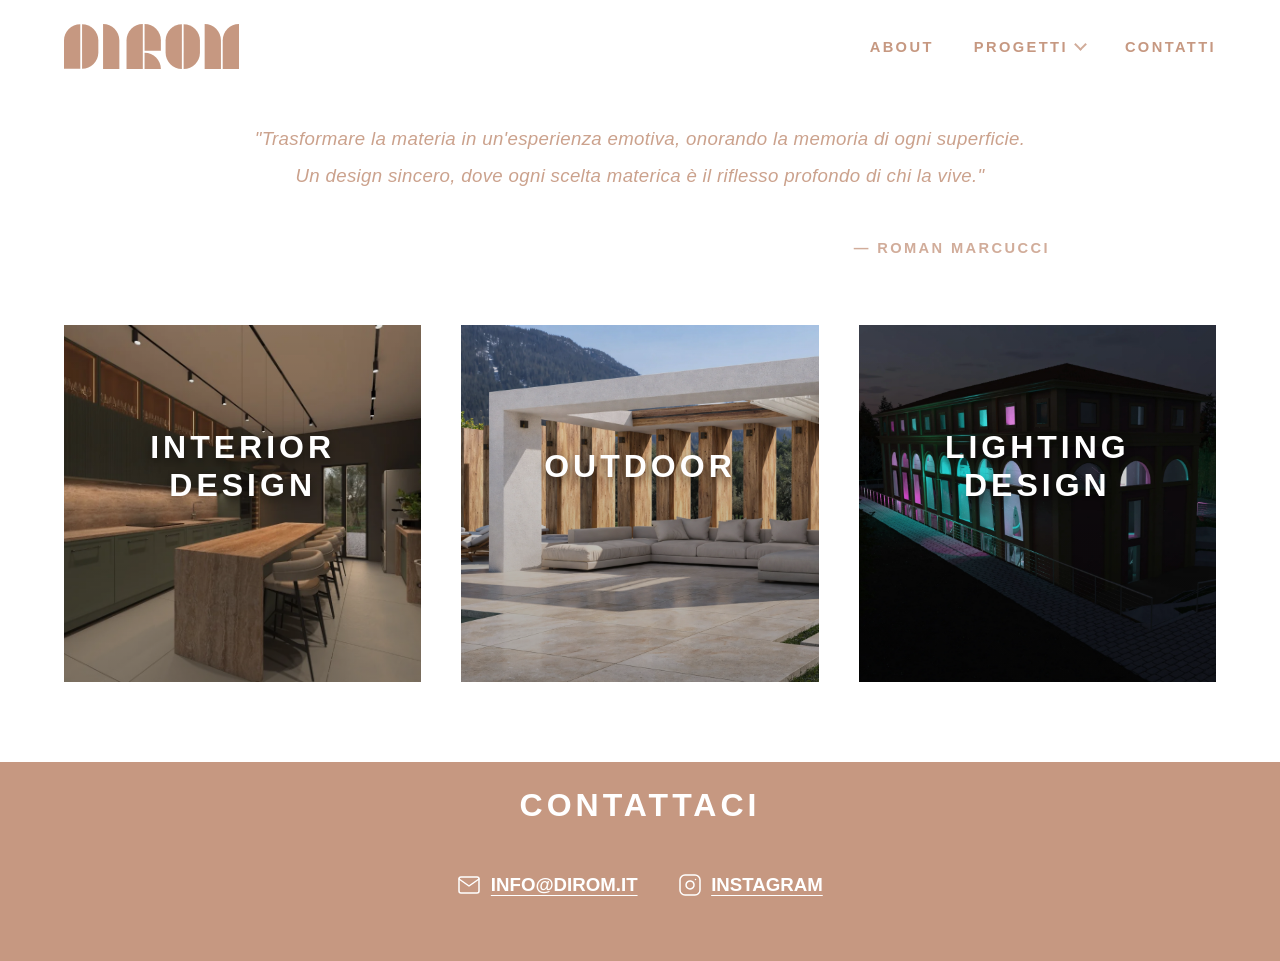
==== index.html @ 3d2b4b67 "WebP image optimization, lazy loading, and mobile typographic responsive fixes" ====
﻿<!DOCTYPE html>
<html lang="it">
<head>
  <meta charset="UTF-8">
  <meta name="viewport" content="width=device-width, initial-scale=1.0">
  <title>DI ROM di Roman Marcucci | Architettura & Design</title>
  <link rel="stylesheet" href="styles.css">
  <style>
    /* Aggressive scrollbar suppression */
    html { -ms-overflow-style: none !important; scrollbar-width: none !important; scrollbar-color: transparent transparent !important; }
    html::-webkit-scrollbar, body::-webkit-scrollbar { display: none !important; width: 0 !important; height: 0 !important; background: transparent !important; }
  </style>
  <!-- SEO Basics -->
  <meta name="description" content="Portfolio ufficiale di Roman Marcucci. Progetti di architettura, interior design d'avanguardia e illuminotecnica. Esplora visionari concetti spaziali firmati DI ROM.">
  <meta name="keywords" content="Roman Marcucci, DI ROM, architetto, interior design, outdoor design, lighting design, portfolio architettura, progettazione d'interni, architettura minimalista">
  <meta name="author" content="Roman Marcucci">
  <meta name="language" content="IT">
  <meta name="robots" content="index, follow">
  
  <!-- Open Graph for Social Media Sharing -->
  <meta property="og:title" content="DI ROM | Roman Marcucci - Architettura & Design">
  <meta property="og:description" content="Portfolio ufficiale di Roman Marcucci. Progetti di architettura, interior design d'avanguardia e illuminotecnica.">
  <meta property="og:type" content="website">
  <meta property="og:url" content="https://www.dirom.it/">
</head>
<body class="theme-default">

    <!-- Banner per lavori (Attualmente disattivato) -->
    <!--
    <div id="maintenance-overlay" class="modal-overlay">
      <div class="maintenance-modal">
        <span id="close-maintenance" class="modal-close">&times;</span>
        <h2 class="modal-title">CANTIERE DIGITALE APERTO</h2>
        <p class="modal-text">Stiamo ultimando i dettagli per l'inaugurazione del nuovo spazio web. Grazie per la pazienza, torneremo online a giorni.</p>
      </div>
    </div>
    -->

    <nav class="navbar" id="navbar">
      <div class="navbar-inner">
        <a href="index.html" class="nav-logo-link"><img loading="lazy" src="assets/logo-C69881.svg" alt="DI ROM Logo"></a>
        <a href="about.html">ABOUT</a>
        <div class="dropdown">
          <button class="dropbtn" id="progetti-menu-btn">PROGETTI</button>
          <div class="dropdown-content">
            <a href="progetti.html" class="all-projects-link">TUTTI I PROGETTI</a>
            <a href="interior-design.html">INTERIOR DESIGN</a>
            <a href="outdoor.html">OUTDOOR</a>
            <a href="lighting.html">LIGHTING DESIGN</a>
          </div>
        </div>
        <a href="contatti.html">CONTATTI</a>
      </div>
    </nav>

  <main>
    <!-- Sezione Citazione - Spostata in alto sotto l'header -->
    <section class="home-quote reveal">
      <p class="quote-text">"Trasformare la materia in un'esperienza emotiva, onorando la memoria di ogni superficie.<br>Un design sincero, dove ogni scelta materica è il riflesso profondo di chi la vive."</p>
      <p class="quote-author">— Roman Marcucci</p>
    </section>

    <section class="categories">
      <a href="interior-design.html" class="category-card reveal">
        <img loading="lazy" src="assets/real_interior.webp" alt="Interior Design">
        <div class="card-content">
          <h3>Interior Design</h3>
          <p>Progettare l'intimità: dove lo spazio diventa emozione quotidiana</p>
        </div>
      </a>
      
      <a href="outdoor.html" class="category-card reveal">
        <img loading="lazy" src="assets/real_outdoor.webp" alt="Outdoor">
        <div class="card-content">
          <h3>Outdoor</h3>
          <p>Oltre le mura: il dialogo continuo tra architettura e natura</p>
        </div>
      </a>
      
      <a href="lighting.html" class="category-card reveal">
        <img loading="lazy" src="assets/real_lighting.webp" alt="Lighting" style="object-position: 30% center;">
        <div class="card-content">
          <h3>Lighting Design</h3>
          <p>Scrivere con la luce: dare forma all'ombra e vita ai volumi</p>
        </div>
      </a>
    </section>
  </main>

  <footer class="contact-banner">
    <h2>CONTATTACI</h2>
    <div class="contact-info">
      <div style="display: flex; gap: 2.5rem; justify-content: center; align-items: center; flex-wrap: wrap; margin-top: 1rem; font-family: 'Lato', sans-serif; text-transform: uppercase;">
        <a href="#" onclick="apriPosta(event);" title="Invia Mail" style="display: inline-flex; align-items: center; gap: 0.6rem; color: inherit; text-decoration: underline; text-underline-offset: 4px; transition: opacity 0.3s; font-size: inherit; font-weight: inherit;" onmouseover="this.style.opacity='0.7'" onmouseout="this.style.opacity='1'">
          <svg width="24" height="24" viewBox="0 0 24 24" fill="none" stroke="currentColor" stroke-width="1.5" stroke-linecap="round" stroke-linejoin="round">
            <path d="M4 4h16c1.1 0 2 .9 2 2v12c0 1.1-.9 2-2 2H4c-1.1 0-2-.9-2-2V6c0-1.1.9-2 2-2z"></path>
            <polyline points="22,6 12,13 2,6"></polyline>
          </svg>
          <span style="font-size: 14pt;">INFO@DIROM.IT</span>
        </a>
        <a href="https://www.instagram.com/di_rom_design/" target="_blank" rel="noopener noreferrer" title="Visita Instagram" style="display: inline-flex; align-items: center; gap: 0.6rem; color: inherit; text-decoration: underline; text-underline-offset: 4px; transition: opacity 0.3s; font-size: inherit; font-weight: inherit;" onmouseover="this.style.opacity='0.7'" onmouseout="this.style.opacity='1'">
           <svg width="24" height="24" viewBox="0 0 24 24" fill="none" stroke="currentColor" stroke-width="1.5" stroke-linecap="round" stroke-linejoin="round">
             <rect x="2" y="2" width="20" height="20" rx="5" ry="5"></rect>
             <path d="M16 11.37A4 4 0 1 1 12.63 8 4 4 0 0 1 16 11.37z"></path>
             <line x1="17.5" y1="6.5" x2="17.51" y2="6.5"></line>
           </svg>
           <span style="font-size: 14pt;">INSTAGRAM</span>
        </a>
      </div>
    </div>
  </footer>

  <script src="script.js"></script>
</body>
</html>
<!-- Live Sync Verified: Ready for Netlify Deployment -->
---- styles.css ----
﻿:root {
  --site-padding: 2rem;
  --site-max-width: 1800px;
  /* Margini fluidi ridotti per evitare l'effetto "colonne vuote" */
  --site-horizontal-padding: 2.5rem;
}

* {
  margin: 0;
  padding: 0;
  box-sizing: border-box;
  /* Ottimizzazione globale per animazioni e GIF */
  backface-visibility: hidden;
  -webkit-backface-visibility: hidden;
}

img, 
.project-hero, 
.category-card {
  /* Assicura che le GIF e le immagini siano nitide e non sfarfallino */
  image-rendering: -webkit-optimize-contrast;
  image-rendering: auto;
}

html {
  scroll-behavior: smooth;
  /* Hide scrollbar for IE, Edge and Firefox */
  -ms-overflow-style: none; /* IE and Edge */
  scrollbar-width: none; /* Firefox */
}

/* Hide scrollbar for Chrome, Safari and Opera */
html::-webkit-scrollbar {
  display: none;
}

body {
  font-family: 'Lato', sans-serif;
  font-weight: 700;
  font-size: 14pt;
  transition: opacity 0.8s ease;
  opacity: 0;
  overflow-x: hidden;
  background-color: #ffffff;
}

body.loaded {
  opacity: 1;
}

/* Project Details Layout - Fluid Full Width */
.project-cover {
  width: 100%;
  margin: 100px auto 2rem auto; /* Aggiunto 100px per clear navbar */
  height: 70vh;
  object-fit: cover;
  display: block;
  border-radius: 0;
}



.project-description,
.gallery {
  background-color: #ffffff !important;
  color: #333333 !important;
  padding: 4rem var(--site-horizontal-padding);
  margin: 0 auto;
}

/* Ensure all text inside white sections is dark and readable */
.project-description p,
.project-description ul,
.project-description li,
.project-description h2,
.gallery h2 {
  color: #333333 !important;
}

.gallery {
  padding-top: 0;
  /* Align gallery closer to description */
}

.project-description a {
  color: inherit;
  text-decoration: underline;
  text-underline-offset: 4px;
}

h1,
h2,
h3,
h4,
h5,
h6 {
  font-size: 24pt;
  text-transform: uppercase;
  font-weight: 700;
  margin-bottom: 1rem;
  letter-spacing: 0.25rem; /* Aumentata per un look piÃ¹ "editoriale" */
  line-height: 1.2;
}

.project-description {
  max-width: 800px;
  margin: 0 auto 4rem;
  text-align: justify;
}

.project-description p,
.project-description ul,
.project-description li {
  font-size: 14pt;
  font-weight: 400;
  line-height: 1.8;
}

p {
  font-size: 14pt;
  font-weight: 400;
  font-family: 'Lato', sans-serif;
  text-transform: none;
  line-height: 1.8; /* Aumentata per leggibilitÃ  professionale */
  letter-spacing: 0.02rem;
}

a {
  color: inherit;
  text-decoration: none;
}

/* Theme 1: Default (Home, About, Contatti, Interior) */
body.theme-default {
  background-color: #ffffff; /* Sfondo bianco per pulizia margini 5% */
  color: #C69881;
}

.theme-default .contact-banner {
  background-color: #C69881;
  color: #ffffff;
}

.theme-default .contact-banner * {
  color: #ffffff;
}


/* Theme 2: Outdoor */
body.theme-outdoor {
  background-color: #ffffff;
  color: #89846E;
}

.theme-outdoor .contact-banner {
  background-color: #89846E;
  color: #ffffff;
}

.theme-outdoor .contact-banner * {
  color: #ffffff;
}


/* Theme 3: Lighting */
body.theme-lighting {
  background-color: #ffffff;
  color: #A7D1CD;
}

.theme-lighting .contact-banner {
  background-color: #A7D1CD;
  color: #ffffff;
}

.theme-lighting .contact-banner * {
  color: #ffffff;
}


/* --- Navbar Consolidated & Dropdown --- */
.progetto-card {
  position: relative;
  overflow: hidden;
  display: block;
  aspect-ratio: 1 / 1;
  background-color: #f7f7f7;
  transition: all 0.3s cubic-bezier(0.4, 0, 0.2, 1); /* Reso piÃ¹ scattante */
}
.navbar {
  position: fixed;
  top: 0;
  left: 0;
  width: 100%;
  padding: 1.5rem 0;
  background: transparent;
  transition: all 0.4s cubic-bezier(0.4, 0, 0.2, 1);
  z-index: 1000;
  display: flex !important;
  justify-content: center;
}

.navbar-inner {
  width: 100%;
  max-width: none; /* Rimosso limite 1400px per simmetria su schermo intero */
  display: flex;
  justify-content: flex-start;
  align-items: center;
  gap: 2.5rem;
  padding: 0 5%; /* 5% fisso per eleganza e simmetria */
}


.navbar.scrolled {
  background-color: rgba(255, 255, 255, 0.7) !important; /* Semi-trasparente per glassmorphism */
  backdrop-filter: blur(20px);
  -webkit-backdrop-filter: blur(20px);
  box-shadow: 0 10px 40px rgba(0, 0, 0, 0.05);
  border-bottom: 2px solid rgba(0, 0, 0, 0.02);
}



.navbar.scrolled .navbar-inner {
  padding: 0.8rem 5% !important;
}



.navbar a, .dropbtn {
  text-decoration: none;
  color: inherit !important;
  font-weight: 700;
  font-size: 11pt;
  letter-spacing: 0.15rem;
  text-transform: uppercase;
  position: relative;
  transition: all 0.3s ease;
  cursor: pointer;
  background: none;
  border: none;
  font-family: inherit;
}

.nav-logo-link {
  margin-right: auto; /* Ripristinato per spingere il menÃ¹ tutto a destra */
}

.navbar a img {
  height: 45px; /* Leggermente piÃ¹ grande come da screen */
  display: block;
  transition: transform 0.3s ease;
}

.navbar a:hover img {
  transform: scale(1.1);
}

.navbar a:not(.nav-logo-link):not(.dropbtn)::after {
  content: '';
  position: absolute;
  bottom: -5px;
  left: 50%;
  width: 0;
  height: 2px;
  background: currentColor;
  transition: all 0.3s ease;
  transform: translateX(-50%);
}

.navbar a:hover::after,
.navbar a.active::after {
  width: 100%;
}

/* Dropdown Container */
.dropdown {
  position: relative;
  display: inline-block;
}

/* Dropdown Button (PROGETTI) */
.dropbtn {
  display: flex !important;
  align-items: center;
  gap: 0.5rem;
  overflow: visible !important; /* Impedisce il taglio della chevron */
}


.dropbtn::after {
  content: '' !important;
  display: inline-block !important;
  width: 7px !important; /* Leggermente piÃ¹ grande per stabilitÃ  */
  height: 7px !important;
  border-top: none !important; /* Reset assoluto */
  border-left: none !important;
  border-right: 2.5px solid currentColor !important; /* PiÃ¹ spesso (Grassetto) */
  border-bottom: 2.5px solid currentColor !important;
  transform: translateY(-2px) rotate(45deg) !important;
  transition: transform 0.4s cubic-bezier(0.19, 1, 0.22, 1) !important;
  opacity: 0.8 !important;
  pointer-events: none;
}

.dropdown:hover .dropbtn::after,
.dropdown.active .dropbtn::after {
  transform: translateY(1px) rotate(-135deg) !important;
  opacity: 1 !important;
}



/* Dropdown Menu Content - Refactored for Smooth Transition */
.dropdown-content {
  position: absolute;
  top: 100%;
  left: -1.5rem; /* Spostato a sinistra per simmetria con il padding interno */
  transform: translateY(-15px);


  background: rgba(255, 255, 255, 1); /* Fallback bianco solido */
  backdrop-filter: blur(20px);
  -webkit-backdrop-filter: blur(20px);
  min-width: 240px;
  box-shadow: 0 20px 50px rgba(0,0,0,0.1);
  padding: 1.2rem 0;
  border-radius: 4px;
  margin-top: 1.5rem;
  z-index: 1001;
  border: 1px solid rgba(0, 0, 0, 0.03);
  
  /* Animazione Elegante */
  opacity: 0;
  visibility: hidden;
  transition: all 0.5s cubic-bezier(0.23, 1, 0.32, 1);
  pointer-events: none;
}

/* Theme-Specific Dropdown Colors */
.theme-default .dropdown-content { background-color: #C69881 !important; border: none; }
.theme-outdoor .dropdown-content { background-color: #89846E !important; border: none; }
.theme-lighting .dropdown-content { background-color: #A7D1CD !important; border: none; }

/* White text for themed dropdown links */
.theme-default .dropdown-content a,
.theme-outdoor .dropdown-content a,
.theme-lighting .dropdown-content a {
  color: #ffffff !important;
}

.theme-default .dropdown-content a:hover,
.theme-outdoor .dropdown-content a:hover,
.theme-lighting .dropdown-content a:hover {
  background: rgba(255, 255, 255, 0.1) !important;
}


/* Area invisibile per mantenere hover */
.dropdown-content::before {
  content: '';
  position: absolute;
  top: -30px;
  left: 0;
  width: 100%;
  height: 30px;
}

.dropdown:hover .dropdown-content,
.dropdown.active .dropdown-content {
  opacity: 1;
  visibility: visible;
  transform: translateY(0); /* Rimosso centramento -50% */
  pointer-events: auto;
}


.dropdown-content a {
  padding: 0.8rem 1.5rem !important; /* Allinea la 'P' e dÃ  lo stesso spazio a destra e sinistra */
  display: block;
}


.dropdown-content a:hover {
  background: rgba(0,0,0,0.03);
}

.dropdown-content a::after {
  display: none !important;
}

/* Rimosse vecchie animazioni non piÃ¹ necessarie */

/* --- Mobile Specifics for Dropdown --- */
@media (max-width: 900px) {
  .navbar-inner {
    padding: 0 5% !important;
    justify-content: space-between !important;
    gap: 0 !important;
  }
  
  .nav-logo-link {
    margin-right: 0 !important;
  }
  
  .navbar p, .navbar a, .dropbtn {
    font-size: 8.5pt !important;
    letter-spacing: 0.02rem !important;
  }

  .navbar a img {
    height: 22px !important;
  }

  /* Ulteriore ottimizzazione per smartphone molto piccoli (sotto 480px) */
  @media (max-width: 480px) {
    .navbar-inner {
      padding: 0 4% !important;
    }
    .navbar p, .navbar a, .dropbtn {
      font-size: 8pt !important;
      letter-spacing: 0 !important;
    }
    .navbar a img {
      height: 20px !important;
    }
  }

  .dropdown-content {
    position: fixed;
    top: 70px;
    left: 5%;
    right: 5%;
    width: 90%;
    transform: none;
    margin-top: 0;
  }
  
  @keyframes fadeInDown {
    from { opacity: 0; transform: translateY(-10px); }
    to { opacity: 1; transform: translateY(0); }
  }
}

/* Navbar styles moved to end for priority */

/* Cinematic Project Hero Header */
.project-hero {
  position: relative;
  width: 100%;
  height: 80vh;
  margin-top: 100px; /* Spazio per navbar */
  display: flex !important;

  flex-direction: column;
  justify-content: center;
  align-items: center;
  text-align: center;
  color: #ffffff !important;
  overflow: hidden;
  background-size: cover;
  background-position: center;
  background-attachment: fixed; /* Parallax Effect */
  background-color: #f0f0f0; /* Fallback durante il caricamento di GIF pesanti */
}

.project-hero::before {
  content: "";
  position: absolute;
  top: 0;
  left: 0;
  width: 100%;
  height: 100%;
  background: linear-gradient(to bottom, rgba(0,0,0,0.5), rgba(0,0,0,0.2) 50%, rgba(0,0,0,0.5));
  z-index: 1;
}

.project-hero > * {
  position: relative;
  z-index: 2;
  text-shadow: 0 4px 15px rgba(0,0,0,0.5);
}

.project-hero h1 {
  color: #ffffff !important;
  font-size: 5rem;
  letter-spacing: 0.5rem;
  margin-bottom: 0.5rem;
}

.project-hero p {
  color: #ffffff !important;
  font-size: 1.5rem;
  text-transform: uppercase;
  letter-spacing: 0.2rem;
  opacity: 1 !important; /* Forza opacitÃ  piena per bianco puro */
}

/* Fix per overflow del titolo sui cellulari */
@media (max-width: 900px) {
  .project-hero {
    height: 45vh;
    min-height: 300px;
    margin-top: 80px; /* Riduciamo proporzionalmente anche lo stacco superiore */
  }
  .project-hero h1 {
    font-size: clamp(1.2rem, 7vw, 2.5rem); /* Scala in base alla larghezza dello schermo del cellulare */
    letter-spacing: 0.05rem; /* Ridotta la spaziatura per far entrare parole lunghissime */
    padding: 0 1rem;
    line-height: 1.2;
    overflow-wrap: break-word;
    word-break: break-word;
    max-width: 100%;
  }
  .project-hero p {
    font-size: 0.95rem;
    letter-spacing: 0.1rem;
    padding: 0 1rem;
    line-height: 1.5;
  }
}

main {
  min-height: calc(100vh - 140px);
}

.page-content {
  padding: 7rem var(--site-horizontal-padding) 4rem;
}

.categories {
  display: flex;
  width: 100%;
  padding: 0 5% 5rem 5%; /* Allineato all'header (5%) */
  gap: 2.5rem; /* Aria tra le immagini */
  margin-top: 2rem;
  box-sizing: border-box;
  margin-left: auto;
  margin-right: auto;
}

@media (max-width: 900px) {
  .categories {
    flex-direction: column;
    padding: 2rem 5% 6rem 5%;
    gap: 3rem;
  }
}




.category-card {
  position: relative;
  flex: 1;
  aspect-ratio: 1 / 1; /* Forza il quadrato */
  overflow: hidden;
  text-decoration: none;
  color: #ffffff !important;
  transition: all 0.6s cubic-bezier(0.23, 1, 0.32, 1);
  border-radius: 0; /* Rimosso per full-bleed continuo */
}





@media (max-width: 900px) {
  .category-card {
    height: 60vh;
    width: 100%;
    flex: none;
  }
}

.progetto-card {
  position: relative;
  display: block;
  width: 100%;
  aspect-ratio: 1 / 1.3; /* Rapporto verticale tipico per portfolio eleganti */
  overflow: hidden;
  text-decoration: none;
  color: #ffffff !important;
  text-align: center;
  transition: transform 0.4s ease;
  background-color: #ffffff;
  border-radius: 4px;
}

@media (max-width: 600px) {
  .progetto-card {
    aspect-ratio: 1 / 1; /* Quadrato su mobile */
  }
}


.category-card img {
  position: absolute;
  top: 0;
  left: 0;
  width: 100% !important;
  height: 100% !important;
  object-fit: cover !important;
  transition: transform 0.8s cubic-bezier(0.23, 1, 0.32, 1);
  display: block;
  z-index: 0;
}


.progetto-card img {
  position: absolute;
  top: 0;
  left: 0;
  width: 100% !important;
  height: 100% !important;
  object-fit: cover !important;
  transition: transform 0.6s ease;
  display: block;
  z-index: 0;
}



.category-card::after,
.progetto-card::after {
  content: "";
  position: absolute;
  top: 0;
  left: 0;
  width: 100%;
  height: 100%;
  background: linear-gradient(to bottom, rgba(0,0,0,0.1), rgba(0,0,0,0.5));
  opacity: 0.7;
  transition: opacity 0.4s ease;
  z-index: 1;
}

.category-card .card-content,
.progetto-card .card-content {
  position: absolute;
  top: 50%;
  left: 50%;
  transform: translate(-50%, -50%);
  width: 90%;
  z-index: 2;
  text-shadow: 0 4px 10px rgba(0,0,0,0.5);
  text-align: center;
}



.category-card h3,
.progetto-card h3 {
  color: #ffffff !important;
  font-size: 2rem;
  margin-bottom: 0.5rem;
  transition: transform 0.4s ease;
  text-decoration: none !important;
}

.category-card p,
.progetto-card p {
  color: #ffffff !important;
  font-size: 14pt;
  opacity: 0;
  transform: translateY(15px);
  transition: opacity 0.6s cubic-bezier(0.23, 1, 0.32, 1), transform 0.6s cubic-bezier(0.23, 1, 0.32, 1);
  font-weight: 400;
  margin-top: 0.2rem; /* Ridotto per far spazio al tag */
  text-decoration: none !important;
}

/* Project Category Tags (Inside Cards) */
.project-category-tag {
  display: inline-block;
  font-size: 8pt;
  letter-spacing: 0.12rem;
  text-transform: uppercase;
  font-weight: 700;
  margin-bottom: 0.8rem;
  padding: 0.4rem 0.8rem;
  color: #ffffff !important;
  opacity: 1; /* Sempre visibile per intuitivitÃ  */
  transform: translateY(0);
  transition: all 0.5s cubic-bezier(0.23, 1, 0.32, 1);
}

/* Nascondi i tag se un filtro specifico Ã¨ attivo */
.progetti-grid.filters-active .project-category-tag {
  display: none !important;
}

/* Background colors for the 'Striscia' tags */
.tag-interior { background-color: #C69881 !important; }
.tag-outdoor { background-color: #89846E !important; }
.tag-lighting { background-color: #A7D1CD !important; }




.category-card:hover img,
.progetto-card:hover img {
  transform: scale(1.05);
  filter: brightness(0.85);
}

.category-card:hover p,
.progetto-card:hover p {
  opacity: 1;
  transform: translateY(0);
}



/* Contact Banner */
.contact-banner {
  padding: 1.5rem 5% 4rem 5%;
  text-align: center;
}

.contact-info {
  margin-top: 2rem;
  display: flex;
  flex-direction: column;
  gap: 1rem;
  font-size: 14pt;
}

/* Hero Slideshow for Categories (Refactored for Overlays) */
.hero-slideshow {
  position: relative;
  width: 100%;
  margin-top: 100px; /* Spazio per navbar */
  height: 75vh;
  overflow: hidden;
  background-color: #000; /* Per l'effetto nero tra le immagini */
}



.hero-slideshow::before {
  content: "";
  position: absolute;
  top: 0;
  left: 0;
  width: 100%;
  height: 100%;
  background: linear-gradient(to bottom, rgba(0,0,0,0.5), rgba(0,0,0,0.2) 50%, rgba(0,0,0,0.5));
  z-index: 5;
}

.hero-slideshow img, .hero-slideshow video {
  position: absolute;
  top: 0;
  left: 0;
  width: 100%;
  height: 100%;
  object-fit: cover;
  opacity: 0;
  transition: opacity 0s ease-in-out, transform 4s ease-out; /* Rimossa dissolvenza per "taglio netto" su richiesta */
  transform: scale(1.05);
  z-index: 1;
}

.hero-slideshow img.active, .hero-slideshow video.active {
  opacity: 1;
  transform: scale(1);
  z-index: 2;
}

.hero-slideshow .hero-content {
  position: absolute;
  top: 50%;
  left: 50%;
  transform: translate(-50%, -50%);
  width: 90%;
  max-width: 1000px;
  text-align: center;
  color: #ffffff !important;
  z-index: 10;
  text-shadow: 0 4px 15px rgba(0,0,0,0.6);
}

.hero-slideshow .hero-content h1,
.hero-slideshow .hero-content h2 {
  color: #ffffff !important;
  font-size: 3.5rem;
  letter-spacing: 0.4rem;
  margin-bottom: 1.5rem;
  text-transform: uppercase;
}

.hero-slideshow .hero-content p {
  color: #ffffff !important;
  font-size: 1.2rem;
  line-height: 1.6;
  max-width: 800px;
  margin: 0 auto;
  opacity: 1 !important;
  text-transform: none;
  font-weight: 400;
}

  @media (max-width: 900px) {
    .hero-slideshow { height: 45vh; min-height: 300px; }
    .hero-slideshow .hero-content {
      width: 92%;
    }
    .hero-slideshow .hero-content h1,
    .hero-slideshow .hero-content h2 { 
      font-size: clamp(1.2rem, 7vw, 2.5rem); 
      letter-spacing: 0.05rem; 
      margin-bottom: 1rem; 
      overflow-wrap: break-word; 
      word-break: break-word;
      max-width: 100%;
    }
    .hero-slideshow .hero-content p { 
      font-size: 0.95rem; 
      letter-spacing: 0.1rem;
    }
  }

/* Progetti Grid & Filtering */
.filter-nav {
  display: flex;
  justify-content: center;
  gap: 3rem;
  margin-bottom: 4rem;
  flex-wrap: wrap;
}

.filter-btn {
  background: none;
  border: none;
  font-family: 'Lato', sans-serif;
  font-size: 11pt;
  font-weight: 700;
  letter-spacing: 0.15rem;
  text-transform: uppercase;
  color: #333333;
  cursor: pointer;
  position: relative;
  padding: 0.5rem 0;
  transition: opacity 0.3s ease;
  opacity: 0.5;
}

.filter-btn:hover {
  opacity: 1;
}

.filter-btn.active {
  opacity: 1;
}

.filter-btn::after {
  content: '';
  position: absolute;
  bottom: 0;
  left: 50%;
  width: 0;
  height: 2px;
  background: currentColor;
  transition: all 0.3s ease;
  transform: translateX(-50%);
}

.filter-btn.active::after {
  width: 100%;
}

.progetti-grid {
  display: grid;
  grid-template-columns: repeat(3, 1fr); /* Forzato a 3 colonne per riga */
  gap: 3rem;
  transition: opacity 0.3s ease; /* Transizione piÃ¹ rapida */
}


@media (max-width: 1200px) {
  .progetti-grid {
    grid-template-columns: repeat(2, 1fr); /* 2 colonne su schermi medi */
  }
}

@media (max-width: 768px) {
  .progetti-grid {
    grid-template-columns: 1fr; /* 1 colonna su mobile */
    gap: 2rem;
  }
}


/* Filtering Animations */
.progetto-card.filtered-out {
  display: none;
}


@media (max-width: 768px) {
  .progetti-grid {
    grid-template-columns: 1fr !important;
  }
}

/* Homepage Quote Section - High impact at top */
.home-quote {
  max-width: 900px;
  margin: 120px auto 4rem; /* Sotto navbar con ampio margine inferiore */
  padding: 0 var(--site-horizontal-padding);
  text-align: center;
}


.quote-text {
  font-size: 14pt !important;
  font-style: italic;
  line-height: 2;
  margin-bottom: 2.5rem;
  color: inherit;
  opacity: 0.9;
}

.quote-author {
  text-align: right;
  font-size: 11pt;
  letter-spacing: 0.15rem;
  text-transform: uppercase;
  font-weight: 700;
  opacity: 0.8;
}


/* Collaborator Links - Only these will be underlined */
.collaborator-link {
  text-decoration: underline !important;
  text-underline-offset: 4px;
  color: inherit;
  transition: opacity 0.3s ease;
}

.collaborator-link:hover {
  opacity: 0.7;
}

/* Cleanup: Removed duplicate progetto-card img and legacy theme cards */

/* Form Styles */
::placeholder {
  color: currentColor;
  opacity: 1;
}

/* Lightbox Modal */
.lightbox-modal {
  display: none;
  position: fixed;
  z-index: 9999;
  padding-top: 50px;
  left: 0;
  top: 0;
  width: 100%;
  height: 100%;
  overflow: auto;
  background-color: rgba(0, 0, 0, 0.95);
  backdrop-filter: blur(10px);
}

.lightbox-modal.active {
  display: flex !important;
  flex-direction: column;
  justify-content: center;
  align-items: center;
}

.lightbox-content {
  margin: auto;
  display: block;
  max-width: 95vw;
  max-height: 85vh;
  object-fit: contain;
  box-shadow: 0 10px 40px rgba(0, 0, 0, 0.5);
}

.lightbox-close {
  position: absolute;
  top: 20px;
  right: 40px;
  color: #ffffff; /* Colore base neutro */
  font-size: 50px;
  font-weight: 300;
  transition: 0.3s;
  cursor: pointer;
  z-index: 10000;
}

/* Colori Lightbox Tematizzati */
.theme-default .lightbox-close,
.theme-default .lightbox-prev,
.theme-default .lightbox-next {
  color: #C69881 !important;
}

.theme-outdoor .lightbox-close,
.theme-outdoor .lightbox-prev,
.theme-outdoor .lightbox-next {
  color: #89846E !important;
}

.theme-lighting .lightbox-close,
.theme-lighting .lightbox-prev,
.theme-lighting .lightbox-next {
  color: #A7D1CD !important;
}


.lightbox-close:hover,
.lightbox-close:focus {
  color: #A7D1CD;
  text-decoration: none;
  cursor: pointer;
  transform: scale(1.1);
}

.lightbox-prev,
.lightbox-next {
  position: absolute;
  top: 50%;
  transform: translateY(-50%);
  font-size: 60px;
  font-weight: 300;
  padding: 16px;
  transition: 0.3s ease;
  cursor: pointer;
  user-select: none;
  z-index: 10001;
}


.lightbox-prev {
  left: 3%;
}

.lightbox-next {
  right: 3%;
}

.lightbox-prev:hover,
.lightbox-next:hover {
  color: #A7D1CD;
}

.lightbox-trigger {
  cursor: pointer;
  transition: transform 0.3s ease, filter 0.3s ease;
}

.lightbox-trigger:hover {
  transform: scale(1.02);
  filter: brightness(1.1);
}

/* Impedisci il trascinamento e la selezione delle immagini */
img {
  -webkit-user-drag: none;
  -khtml-user-drag: none;
  -moz-user-drag: none;
  -o-user-drag: none;
  user-select: none;
  -moz-user-select: none;
  -webkit-user-select: none;
  -ms-user-select: none;
}

/* Fix per schermi giganti / 4K: Blocca la larghezza massima a 1400px e centra il contenuto */
.page-header,
.page-content,
.project-description,
.gallery,
.progetti-grid {
  max-width: 1400px;
  margin-left: auto !important;
  margin-right: auto !important;
  width: 100%;
}


/* Eccezione: Rendi gli sfondi bianchi e gli hero a tutta larghezza */
.project-description,
.gallery,
.progetti-grid,
.page-content,
.about-section,
.form-section {

  /* Sezione specifica per contatti */
  background-color: #ffffff !important;
  color: #333333 !important;
  /* Espande lo sfondo all'infinito senza rompere il layout centrato */
  box-shadow: 0 0 0 100vmax #ffffff;
  clip-path: inset(0 -100vmax);
  position: relative;
  z-index: 1;
  margin-top: 0 !important;
  margin-bottom: 0 !important;
}

/* Padding uniforme per le sezioni bianche */
.progetti-grid,
.page-content,
.project-description,
.gallery {
  padding: 4rem 5%;
}


/* Forza il contenuto dentro i banner bianchi a rimanere centrato a 1400px */
.project-description>p,
.project-description>ul,
.project-description>h2,
.categories>*,
.progetti-grid>*,
.page-content>* {
  max-width: 1400px;
  margin-left: auto !important;
  margin-right: auto !important;
}

/* Hybrid Editorial Gallery (100px Granular Grid) */
.gallery {
  display: grid !important;
  grid-template-columns: repeat(12, 1fr);
  grid-auto-rows: 100px; /* UnitÃ  di base sottile per massimo controllo verticale */
  grid-auto-flow: dense;
  gap: 2.5rem;
  max-width: 1400px;
  margin-left: auto !important;
  margin-right: auto !important;
  background-color: #ffffff !important;
  padding: 4rem 5%;
}

.gallery > * {
  display: block;
  width: 100%;
  height: 100%;
  object-fit: cover;
  grid-column: span 6; /* Default: 2 immagini per riga */
  grid-row: span 4;    /* Default: 400px di altezza */
}

/* Moduli di Proporzione (Equilibrati e Granulari) */
.grid-full   { grid-column: span 12 !important; grid-row: span 8 !important; } /* Banner (800px) */
.grid-h-1    { grid-row: span 1 !important; } /* Striscia Sottile (100px) */
.grid-h-2    { grid-row: span 2 !important; } /* Striscia Media (200px) */
.grid-1-2    { grid-column: span 6 !important; }  /* Coppia (50%) */
.grid-1-3    { grid-column: span 4 !important; }  /* Terzetto (33%) */

/* Blocchi di Testo integrati nella Gallery */
.gallery-text-block {
  display: flex !important;
  flex-direction: column;
  justify-content: center;
  align-items: center;
  padding: 3rem;
  text-align: center;
  background-color: #f7f7f7;
  color: #333 !important;
  font-family: 'Lato', sans-serif;
  text-transform: uppercase;
  font-size: 14pt;
  font-weight: 700;
  line-height: 1.4;
  border: 1px solid rgba(0,0,0,0.05);
}

/* Tematizzazione dei blocchi di testo basata sul tema della pagina */
.theme-default .gallery-text-block { background-color: #C69881; color: #ffffff !important; }
.theme-outdoor .gallery-text-block { background-color: #89846E; color: #ffffff !important; }
.theme-lighting .gallery-text-block { background-color: #A7D1CD; color: #ffffff !important; }


/* Animazione Sfumata (Fade-In) */
.gallery .reveal {
  opacity: 0;
  transform: translateY(0) !important;
  visibility: hidden;
  transition: opacity 1s ease-out;
}
.gallery .reveal.active {
  opacity: 1;
  visibility: visible;
}

@media (max-width: 1100px) {
  .gallery {
    grid-template-columns: repeat(6, 1fr); 
    grid-auto-rows: 100px;
    gap: 1.5rem;
  }
  .gallery > * { 
    grid-column: span 3 !important; 
    grid-row: span 3 !important; /* 300px su tablet */
  }
  .grid-full { grid-column: span 6 !important; grid-row: span 6 !important; }
  .grid-h-1 { grid-row: span 1 !important; }
}

@media (max-width: 600px) {
  .gallery {
    grid-template-columns: 1fr;
    grid-auto-rows: 100px;
    gap: 1rem;
  }
  .gallery > * { 
    grid-column: span 1 !important; 
    grid-row: span 3 !important; /* 300px su mobile */
  }
  .grid-full { grid-row: span 4 !important; }
  .grid-h-1 { grid-row: span 1 !important; }
}

/* Fix per link e testi specifici dentro le zone bianche */
.project-description a,
.page-content a {
  text-decoration: underline;
  text-underline-offset: 4px;
}

/* Fix per sezioni bianche consecutive: aggiunge respiro tra i banner */
.project-description + .gallery,
.page-content + .gallery,
.hero + .categories {
  padding-top: 2rem !important;
}

/* Fix per sezioni bianche annidate (evita doppio padding e doppie ombre) */
.page-content .progetti-grid,
.page-content .gallery {
  padding-top: 0 !important;
  box-shadow: none !important;
  clip-path: none !important;
}


main {
  width: 100%;
  overflow-x: hidden;
  /* Previene scroll orizzontale dovuto al trucco del banner */
}


/* Limita anche il contenuto del footer senza restringere il colore di sfondo intero */
.contact-banner>* {
  max-width: 1400px;
  margin-left: auto;
  margin-right: auto;
}

/* Scroll Reveal Animations - Cinematic Refinement */
.reveal {
  opacity: 0;
  transform: translateY(40px);
  transition: opacity 1.2s cubic-bezier(0.23, 1, 0.32, 1), transform 1.2s cubic-bezier(0.23, 1, 0.32, 1);
  visibility: hidden;
}

.reveal.active {
  opacity: 1;
  transform: translateY(0);
  visibility: visible;
}

.reveal-delay-1 {
  transition-delay: 0.1s;
}

.reveal-delay-2 {
  transition-delay: 0.2s;
}

.reveal-delay-3 {
  transition-delay: 0.3s;
}
/* Utility for images that need to be fully visible (no crop) */
.img-contain {
  object-fit: contain !important;
  background-color: transparent !important;
}

/* Maintenance Modal - Dismissible Glassmorphism */
.modal-overlay {
  position: fixed;
  top: 0;
  left: 0;
  width: 100%;
  height: 100%;
  background: rgba(0, 0, 0, 0.4);
  backdrop-filter: blur(8px);
  -webkit-backdrop-filter: blur(8px);
  z-index: 20000;
  display: flex;
  justify-content: center;
  align-items: center;
  pointer-events: all;
  opacity: 1;
  transition: opacity 0.5s ease;
}

.maintenance-modal {
  position: relative;
  width: 90%;
  max-width: 600px;
  background: rgba(255, 255, 255, 0.7);
  backdrop-filter: blur(25px);
  -webkit-backdrop-filter: blur(25px);
  border: 1px solid rgba(255, 255, 255, 0.3);
  padding: 4rem 3rem;
  text-align: center;
  border-radius: 4px;
  box-shadow: 0 20px 60px rgba(0, 0, 0, 0.15);
  animation: modalAppear 0.6s cubic-bezier(0.23, 1, 0.32, 1);
}

@keyframes modalAppear {
  from { opacity: 0; transform: scale(0.9); }
  to { opacity: 1; transform: scale(1); }
}

.modal-close {
  position: absolute;
  top: 1.5rem;
  right: 1.5rem;
  font-size: 2rem;
  color: #C69881;
  cursor: pointer;
  line-height: 1;
  transition: transform 0.3s ease;
  user-select: none;
}

.modal-close:hover {
  transform: scale(1.2);
}

.modal-title {
  font-family: 'Lato', sans-serif;
  font-size: 1.5rem;
  letter-spacing: 0.3rem;
  color: #C69881;
  text-transform: uppercase;
  margin-bottom: 2rem;
  font-weight: 700;
  line-height: 1.4;
}

.modal-text {
  font-family: 'Lato', sans-serif;
  font-size: 1.1rem;
  color: #555;
  letter-spacing: 0.05rem;
  line-height: 1.8;
}

/* Lock scrolling while modal is active */
body.modal-active {
  overflow: hidden !important;
}

/* Style Sync: Final Polish and Grey Border Fix Applied */

/* --- Editorial Layout (Mobile Narratives) --- */
.editorial-layout {
  display: flex !important;
  flex-direction: column !important;
  width: 100%;
}

@media (min-width: 901px) {
  .description-chunk-1, .description-chunk-2, .description-chunk-3 {
    order: 2 !important;
  }
  .promoted-image-1, .promoted-image-2, .gallery {
    order: 10 !important;
  }
  .promoted-image-1, .promoted-image-2 {
    max-width: 1400px;
    margin: 0 auto 2.5rem;
    width: 90%;
  }
}

@media (max-width: 900px) {
  .hero-slideshow, .project-hero { order: 1; }
  .description-chunk-1 { order: 2; margin-bottom: 2rem !important; }
  .promoted-image-1     { order: 3; margin-bottom: 2rem !important; }
  .description-chunk-2 { order: 4; margin-bottom: 2rem !important; }
  .promoted-image-2     { order: 5; margin-bottom: 2rem !important; }
  .description-chunk-3 { order: 6; margin-bottom: 4rem !important; }
  .gallery { order: 10; padding-top: 0 !important; }
  .editorial-layout .project-description {
     padding: 2rem 5% !important;
     width: 100%;
     text-align: left !important;
  }
  .promoted-image-1, .promoted-image-2 {
    width: 100%;
    height: 400px;
    object-fit: cover;
  }
}

/* Style Sync: Final Editorial Narrative applied */
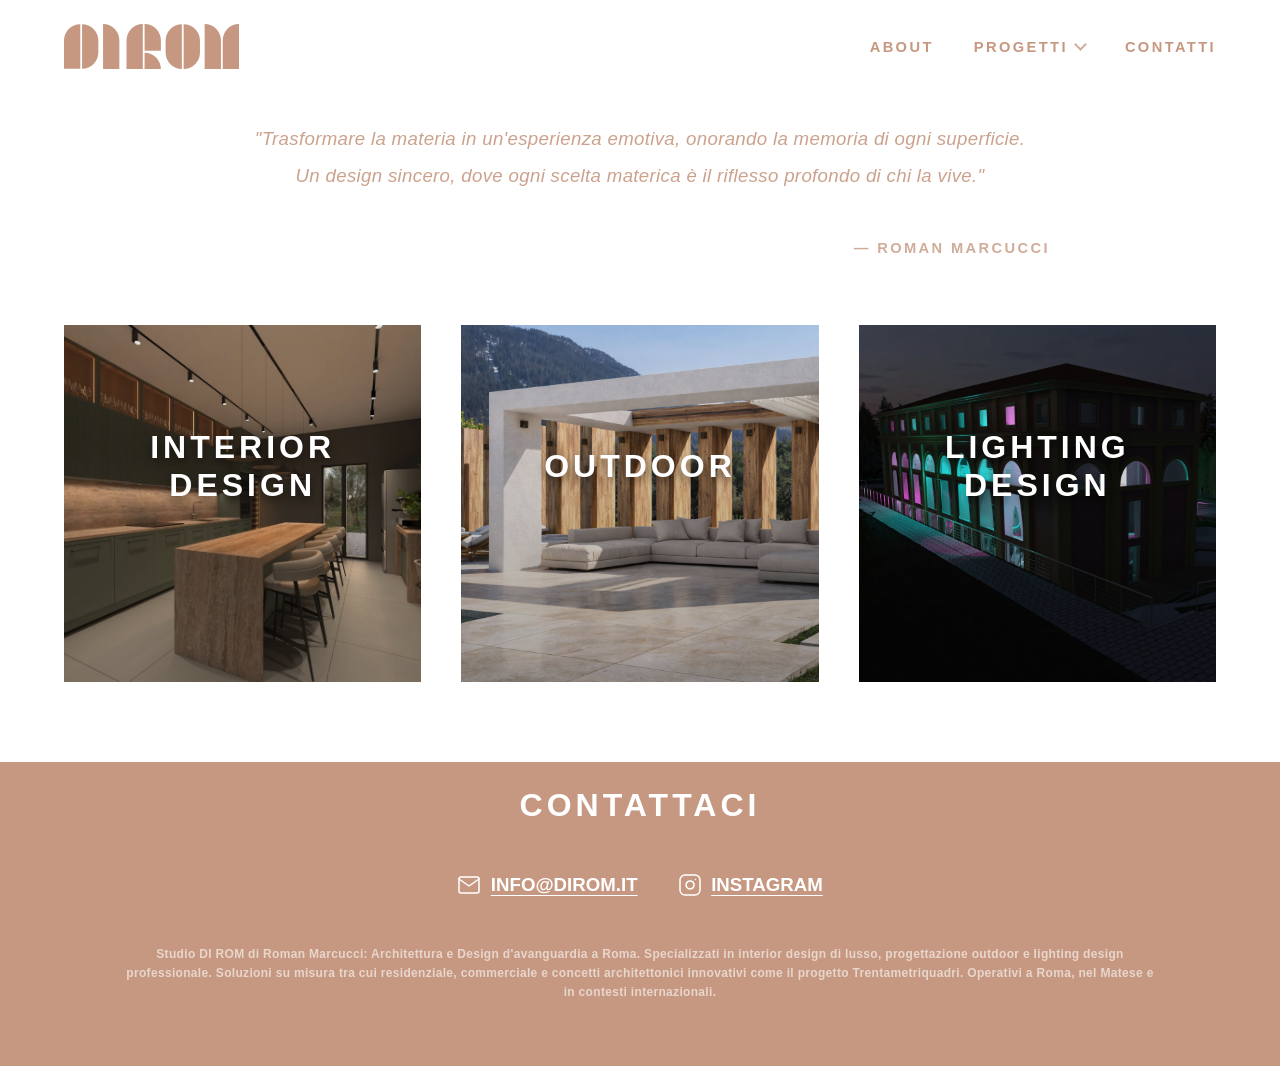
==== commit 30e6d904: "Massive SEO expansion: LocalBusiness Schema for Rome, keyword-rich SEO footers on all pages, and opt" ====
--- a/index.html
+++ b/index.html
@@ -1,4 +1,4 @@
-﻿<!DOCTYPE html>
+<!DOCTYPE html>
 <html lang="it">
 <head>
   <meta charset="UTF-8">
@@ -22,6 +22,72 @@
   <meta property="og:description" content="Portfolio ufficiale di Roman Marcucci. Progetti di architettura, interior design d'avanguardia e illuminotecnica.">
   <meta property="og:type" content="website">
   <meta property="og:url" content="https://www.dirom.it/">
+  
+  <!-- Schema.org Markup for Google -->
+  <script type="application/ld+json">
+  {
+    "@context": "https://schema.org",
+    "@type": "Person",
+    "name": "Roman Marcucci",
+    "url": "https://www.dirom.it/",
+    "jobTitle": "Architect & Designer",
+    "brand": {
+      "@type": "Brand",
+      "name": "DI ROM"
+    },
+    "sameAs": [
+      "https://www.instagram.com/di_rom_design/"
+    ],
+    "description": "Roman Marcucci è un architetto e designer specializzato in interior design, outdoor e lighting design. Fondatore di DI ROM."
+  }
+  </script>
+  <!-- Local Business Schema for Rome SEO -->
+  <script type="application/ld+json">
+  {
+    "@context": "https://schema.org",
+    "@type": "LocalBusiness",
+    "name": "DI ROM di Roman Marcucci",
+    "image": "https://www.dirom.it/assets/logo-A7D1CD.svg",
+    "@id": "https://www.dirom.it/",
+    "url": "https://www.dirom.it/",
+    "address": {
+      "@type": "PostalAddress",
+      "addressLocality": "Roma",
+      "addressCountry": "IT"
+    },
+    "geo": {
+      "@type": "GeoCoordinates",
+      "latitude": 41.9027835,
+      "longitude": 12.4963655
+    },
+    "openingHoursSpecification": {
+      "@type": "OpeningHoursSpecification",
+      "dayOfWeek": [
+        "Monday",
+        "Tuesday",
+        "Wednesday",
+        "Thursday",
+        "Friday"
+      ],
+      "opens": "09:00",
+      "closes": "18:00"
+    },
+    "sameAs": [
+      "https://www.instagram.com/di_rom_design/"
+    ],
+    "knowsAbout": [
+      "Architecture Design Roma",
+      "Interior Design Roma",
+      "Outdoor Design Roma",
+      "Lighting Design Professionale",
+      "Architettura d'Interni Roma",
+      "Luxury Interior Design",
+      "Industrial Design Roma",
+      "Progetto Trentametriquadri",
+      "Matese Outdoor Architecture"
+    ]
+  }
+  </script>
 </head>
 <body class="theme-default">
 
@@ -107,8 +173,8 @@
            <span style="font-size: 14pt;">INSTAGRAM</span>
         </a>
       </div>
-    </div>
-  </footer>
+    <div class="seo-footer-text">Studio DI ROM di Roman Marcucci: Architettura e Design d'avanguardia a Roma. Specializzati in interior design di lusso, progettazione outdoor e lighting design professionale. Soluzioni su misura tra cui residenziale, commerciale e concetti architettonici innovativi come il progetto Trentametriquadri. Operativi a Roma, nel Matese e in contesti internazionali.</div>
+      
 
   <script src="script.js"></script>
 </body>
@@ -120,3 +186,4 @@
 
 
 
+
--- a/styles.css
+++ b/styles.css
@@ -1,4 +1,4 @@
-﻿:root {
+:root {
   --site-padding: 2rem;
   --site-max-width: 1800px;
   /* Margini fluidi ridotti per evitare l'effetto "colonne vuote" */
@@ -1411,6 +1411,20 @@
   }
 }
 
+/* SEO Footer Styling */
+.seo-footer-text {
+  max-width: 1200px;
+  margin: 2rem auto 0 auto;
+  font-size: 0.75rem;
+  line-height: 1.6;
+  color: #888888;
+  opacity: 0.6;
+  text-align: center;
+  padding: 0 5%;
+  font-family: 'Lato', sans-serif;
+  letter-spacing: 0.02rem;
+}
+
 /* Style Sync: Final Editorial Narrative applied */
 
 
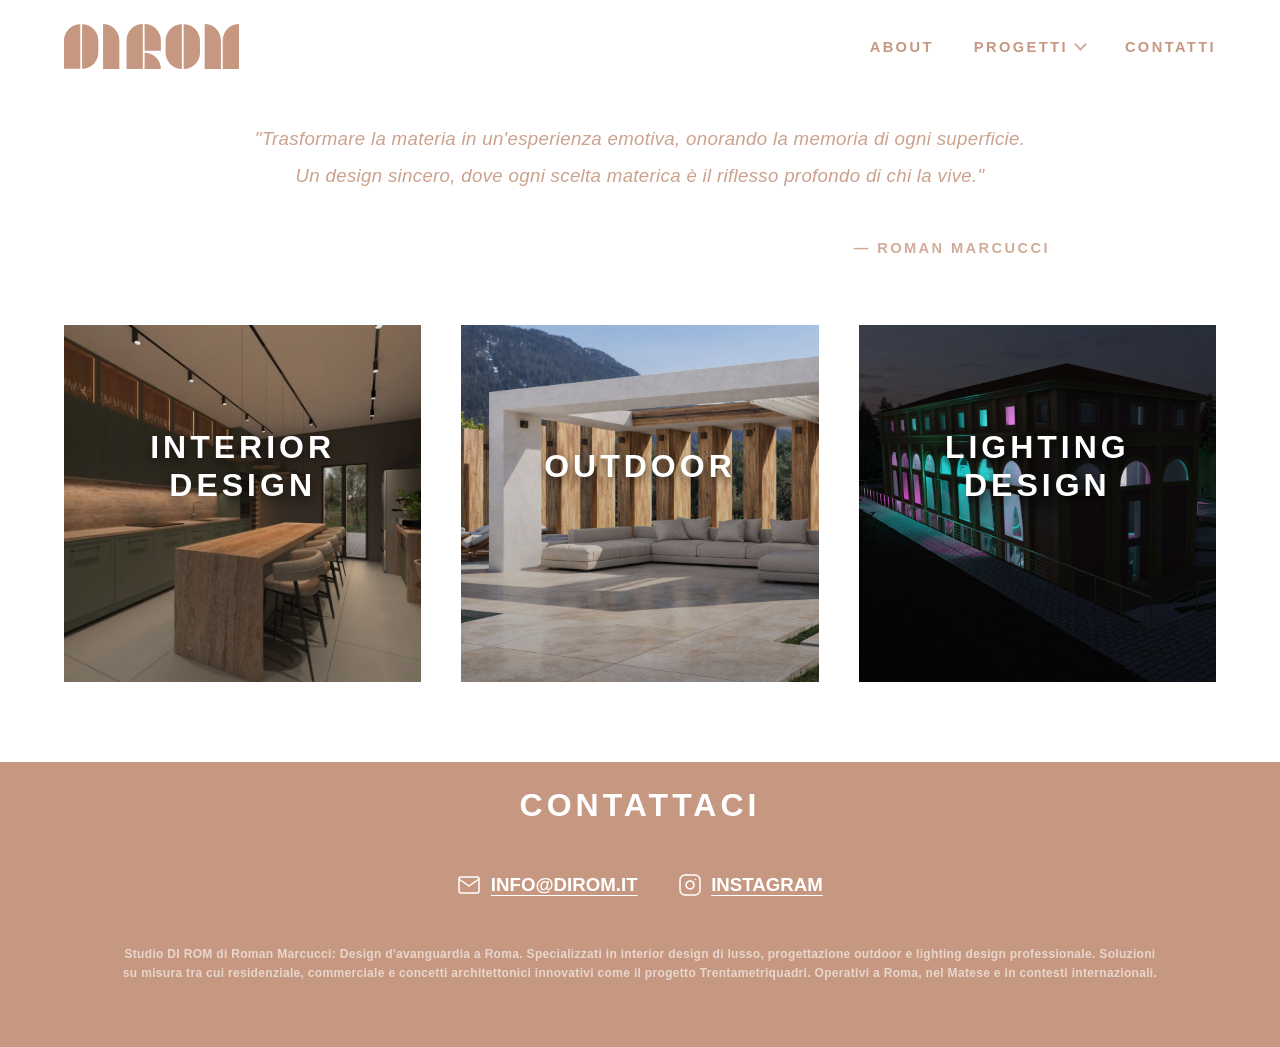
==== commit 4a891fca: "Updated SEO text: removed 'Architettura' as requested" ====
--- a/index.html
+++ b/index.html
@@ -1,4 +1,4 @@
-<!DOCTYPE html>
+﻿<!DOCTYPE html>
 <html lang="it">
 <head>
   <meta charset="UTF-8">
@@ -173,7 +173,7 @@
            <span style="font-size: 14pt;">INSTAGRAM</span>
         </a>
       </div>
-    <div class="seo-footer-text">Studio DI ROM di Roman Marcucci: Architettura e Design d'avanguardia a Roma. Specializzati in interior design di lusso, progettazione outdoor e lighting design professionale. Soluzioni su misura tra cui residenziale, commerciale e concetti architettonici innovativi come il progetto Trentametriquadri. Operativi a Roma, nel Matese e in contesti internazionali.</div>
+    <div class="seo-footer-text">Studio DI ROM di Roman Marcucci: Design d'avanguardia a Roma. Specializzati in interior design di lusso, progettazione outdoor e lighting design professionale. Soluzioni su misura tra cui residenziale, commerciale e concetti architettonici innovativi come il progetto Trentametriquadri. Operativi a Roma, nel Matese e in contesti internazionali.</div>
       
 
   <script src="script.js"></script>
@@ -187,3 +187,4 @@
 
 
 
+
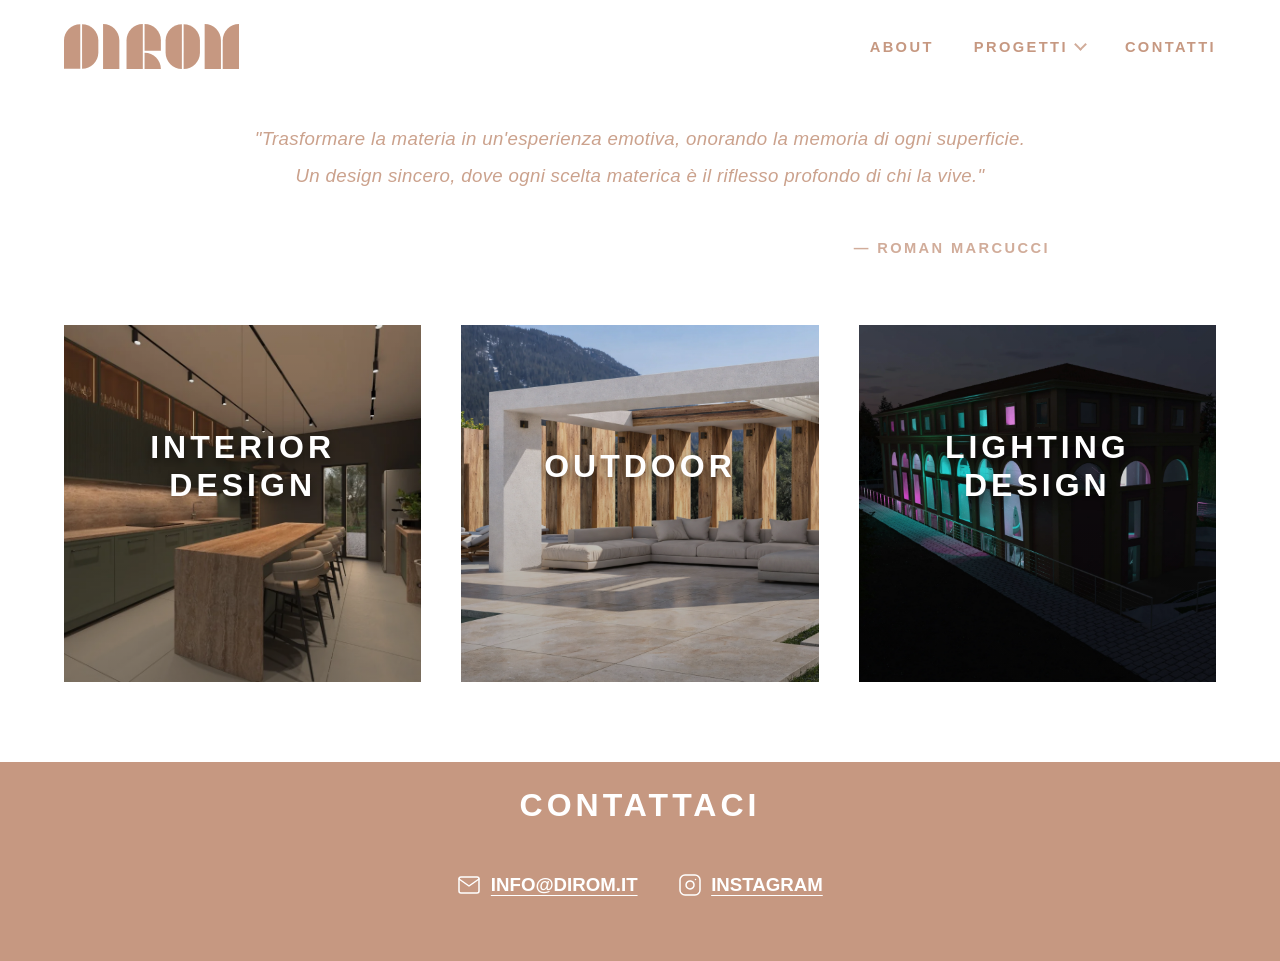
==== commit 5670d855: "SEO optimization: Hidden footer text from UI while keeping it for search engines" ====
--- a/index.html
+++ b/index.html
@@ -173,7 +173,7 @@
            <span style="font-size: 14pt;">INSTAGRAM</span>
         </a>
       </div>
-    <div class="seo-footer-text">Studio DI ROM di Roman Marcucci: Design d'avanguardia a Roma. Specializzati in interior design di lusso, progettazione outdoor e lighting design professionale. Soluzioni su misura tra cui residenziale, commerciale e concetti architettonici innovativi come il progetto Trentametriquadri. Operativi a Roma, nel Matese e in contesti internazionali.</div>
+    <div class="seo-footer-text">Studio DI ROM : Design d'avanguardia a Roma. Specializzati in interior design di lusso, progettazione outdoor e lighting design professionale. Soluzioni su misura tra cui residenziale, commerciale e concetti architettonici innovativi.</div>
       
 
   <script src="script.js"></script>
@@ -188,3 +188,4 @@
 
 
 
+
--- a/styles.css
+++ b/styles.css
@@ -1,4 +1,4 @@
-:root {
+﻿:root {
   --site-padding: 2rem;
   --site-max-width: 1800px;
   /* Margini fluidi ridotti per evitare l'effetto "colonne vuote" */
@@ -1413,18 +1413,18 @@
 
 /* SEO Footer Styling */
 .seo-footer-text {
-  max-width: 1200px;
-  margin: 2rem auto 0 auto;
-  font-size: 0.75rem;
-  line-height: 1.6;
-  color: #888888;
-  opacity: 0.6;
-  text-align: center;
-  padding: 0 5%;
-  font-family: 'Lato', sans-serif;
-  letter-spacing: 0.02rem;
+  position: absolute;
+  width: 1px;
+  height: 1px;
+  padding: 0;
+  margin: -1px;
+  overflow: hidden;
+  clip: rect(0, 0, 0, 0);
+  white-space: nowrap;
+  border: 0;
 }
 
 /* Style Sync: Final Editorial Narrative applied */
 
 
+
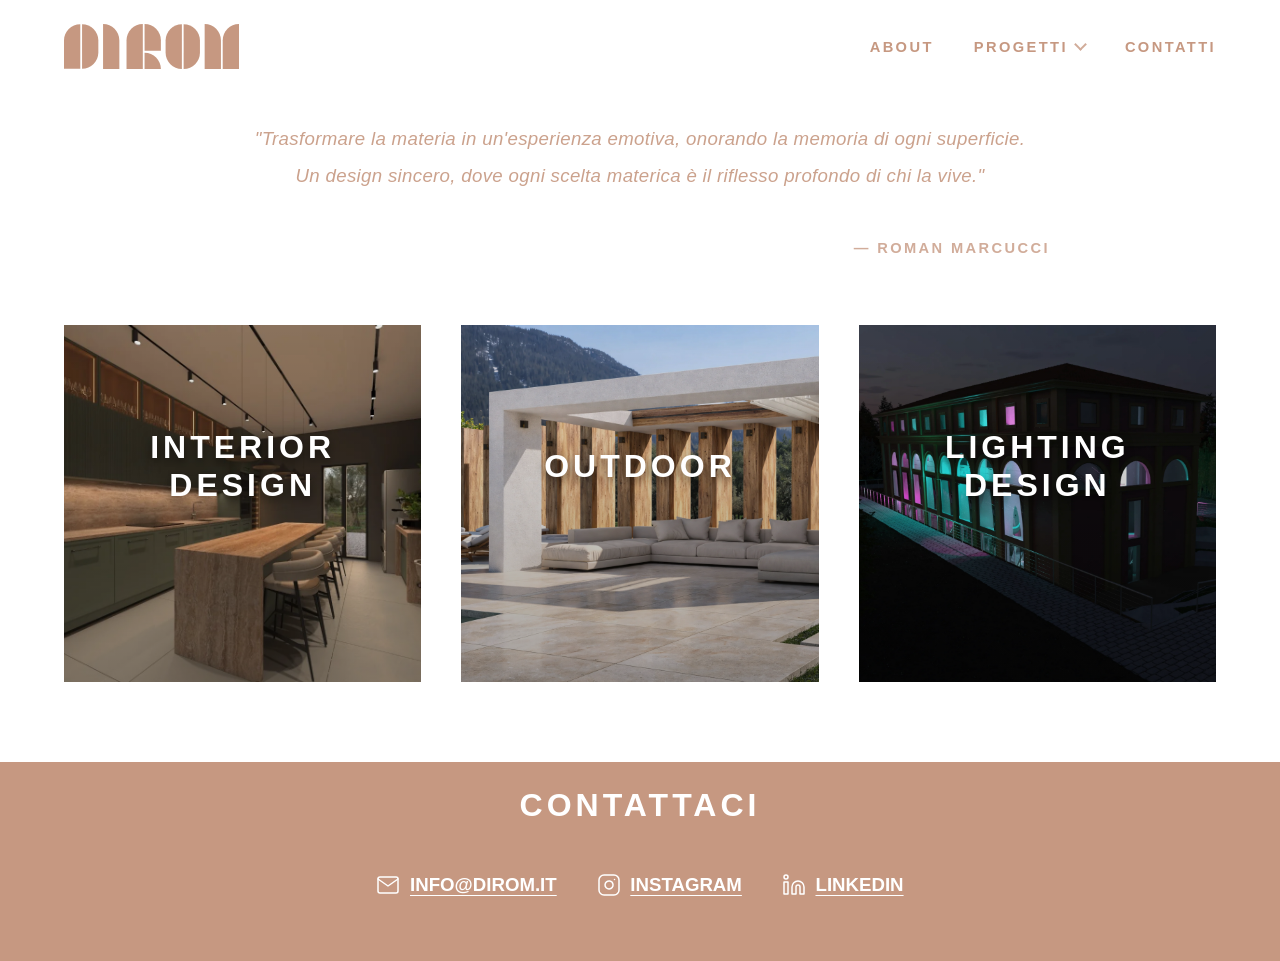
==== commit 8ce98723: "Aggiornamento footer con LinkedIn e ottimizzazione asset Omuundu" ====
--- a/index.html
+++ b/index.html
@@ -1,4 +1,4 @@
-﻿<!DOCTYPE html>
+<!DOCTYPE html>
 <html lang="it">
 <head>
   <meta charset="UTF-8">
@@ -172,6 +172,14 @@
            </svg>
            <span style="font-size: 14pt;">INSTAGRAM</span>
         </a>
+        <a href="https://www.linkedin.com/company/di-rom/" target="_blank" rel="noopener noreferrer" title="Visita LinkedIn" style="display: inline-flex; align-items: center; gap: 0.6rem; color: inherit; text-decoration: underline; text-underline-offset: 4px; transition: opacity 0.3s; font-size: inherit; font-weight: inherit;" onmouseover="this.style.opacity='0.7'" onmouseout="this.style.opacity='1'">
+           <svg width="24" height="24" viewBox="0 0 24 24" fill="none" stroke="currentColor" stroke-width="1.5" stroke-linecap="round" stroke-linejoin="round">
+             <path d="M16 8a6 6 0 0 1 6 6v7h-4v-7a2 2 0 0 0-2-2 2 2 0 0 0-2 2v7h-4v-7a6 6 0 0 1 6-6z"></path>
+             <rect x="2" y="9" width="4" height="12"></rect>
+             <circle cx="4" cy="4" r="2"></circle>
+           </svg>
+           <span style="font-size: 14pt;">LINKEDIN</span>
+        </a>
       </div>
     <div class="seo-footer-text">Studio DI ROM : Design d'avanguardia a Roma. Specializzati in interior design di lusso, progettazione outdoor e lighting design professionale. Soluzioni su misura tra cui residenziale, commerciale e concetti architettonici innovativi.</div>
       
--- a/styles.css
+++ b/styles.css
@@ -1,4 +1,4 @@
-﻿:root {
+:root {
   --site-padding: 2rem;
   --site-max-width: 1800px;
   /* Margini fluidi ridotti per evitare l'effetto "colonne vuote" */
@@ -1389,6 +1389,15 @@
     margin: 0 auto 2.5rem;
     width: 90%;
   }
+  /* Riduce lo spazio tra i chunk di testo su desktop per TUTTI i progetti */
+  .editorial-layout .project-description {
+    padding-top: 1rem !important;
+    padding-bottom: 1rem !important;
+  }
+  /* Il primo blocco testo mantiene respiro dall'Hero */
+  .editorial-layout .description-chunk-1 {
+    padding-top: 3rem !important;
+  }
 }
 
 @media (max-width: 900px) {
@@ -1426,5 +1435,35 @@
 
 /* Style Sync: Final Editorial Narrative applied */
 
-
-
+/* --- Desktop Spacing: Full Text Continuity (Solo Omuundu) --- */
+@media (min-width: 901px) {
+  .omuundu-layout {
+    gap: 0 !important;
+  }
+  /* Tutti i chunk (1-5) vengono raggruppati come testo continuo */
+  .omuundu-layout .project-description {
+    order: 2 !important;
+    padding-top: 0 !important;
+    padding-bottom: 0 !important;
+    margin-top: 0 !important;
+    margin-bottom: 0 !important;
+    padding-left: 5% !important;
+    padding-right: 5% !important;
+  }
+  /* Primo chunk: respiro minimo dall'hero */
+  .omuundu-layout .description-chunk-1 {
+    padding-top: 2rem !important;
+  }
+  .omuundu-layout .project-description p {
+    margin-top: 0 !important;
+    margin-bottom: 0 !important;
+    padding-bottom: 1.2rem;
+  }
+  .omuundu-layout .project-hero::after {
+    display: none !important;
+  }
+}
+
+
+
+
